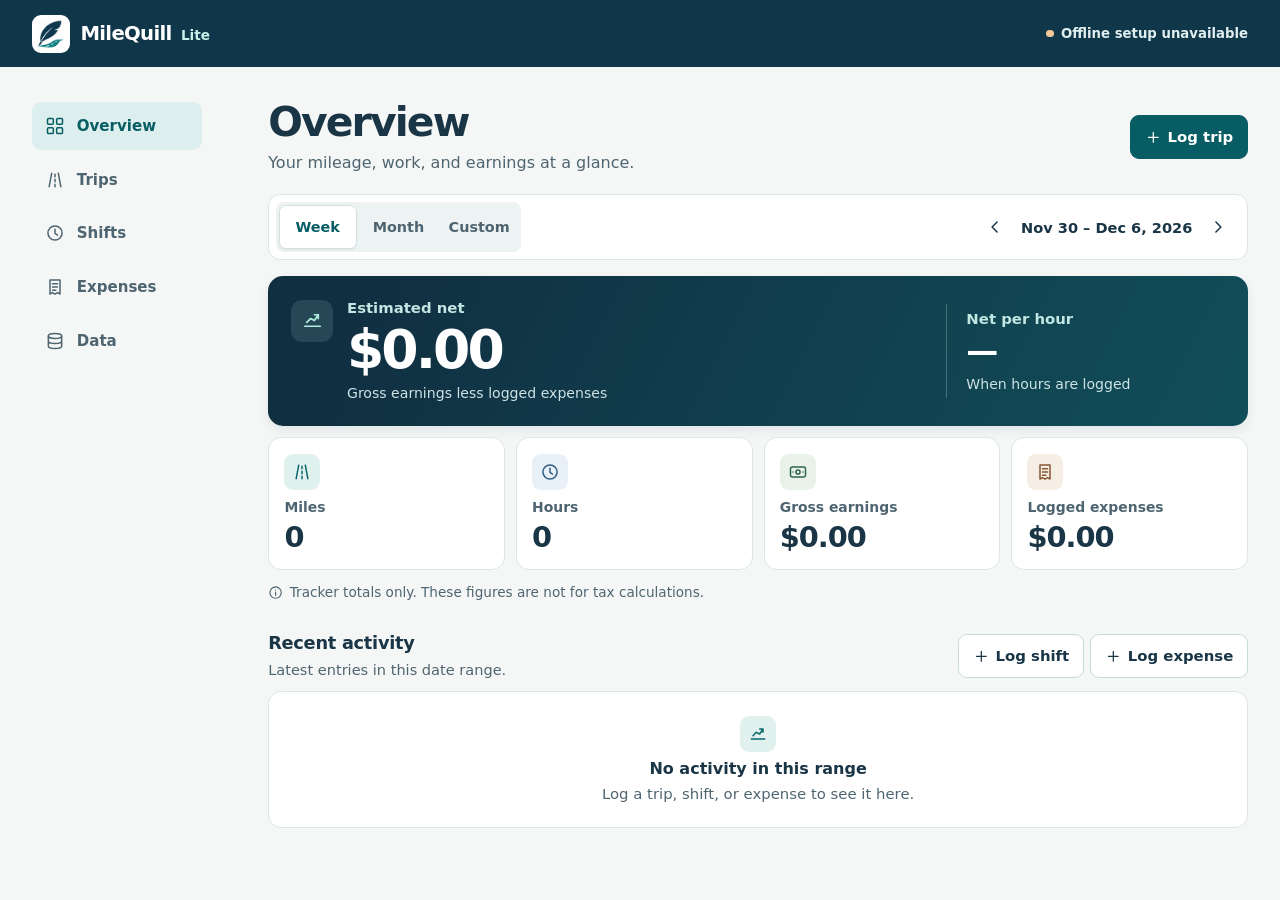
==== index.html @ b2155d3e "Add files via upload" ====
<!doctype html>
<html lang="en">
<head>
  <meta charset="utf-8">
  <meta name="viewport" content="width=device-width, initial-scale=1, viewport-fit=cover">
  <meta name="theme-color" content="#10364a">
  <meta name="description" content="Log miles, hours, earnings, and expenses on this device.">
  <meta name="apple-mobile-web-app-capable" content="yes">
  <meta name="apple-mobile-web-app-status-bar-style" content="default">
  <meta http-equiv="Content-Security-Policy" content="default-src 'none'; script-src 'self'; style-src 'self'; img-src 'self'; worker-src 'self'; manifest-src 'self'; base-uri 'none'; form-action 'none'">
  <title>MileQuill Lite</title>
  <link rel="manifest" href="./manifest.webmanifest">
  <link rel="icon" href="./assets/icon-192.png" type="image/png">
  <link rel="apple-touch-icon" href="./assets/touch.png">
  <link rel="stylesheet" href="./styles.css">
  <script type="module" src="./app.js"></script>
</head>
<body>
  <a class="skip" href="#main">Skip to content</a>
  <header class="topbar">
    <div class="topbar-inner">
      <a class="wordmark" href="#dashboard" aria-label="MileQuill Lite dashboard">
        <img src="./assets/icon-192.png" width="38" height="38" alt="">
        <span>MileQuill <small>Lite</small></span>
      </a>
      <div class="top-actions">
        <button type="button" class="update" id="update" hidden>Apply update</button>
        <span class="connection"><span class="dot" id="status-dot"></span><span id="offline-status">Checking offline setup</span></span>
      </div>
    </div>
  </header>
  <div class="shell">
    <nav class="navigation" aria-label="Main navigation">
      <a href="#dashboard" data-page="dashboard"><span data-icon="dashboard"></span>Overview</a>
      <a href="#trips" data-page="trips"><span data-icon="trips"></span>Trips</a>
      <a href="#shifts" data-page="shifts"><span data-icon="shifts"></span>Shifts</a>
      <a href="#expenses" data-page="expenses"><span data-icon="expenses"></span>Expenses</a>
      <a href="#data" data-page="data"><span data-icon="data"></span>Data</a>
    </nav>
    <main id="main" tabindex="-1">
      <noscript><p class="alert">Enable JavaScript to use MileQuill Lite and access saved records.</p></noscript>
      <p id="storage-error" class="alert" role="alert" hidden></p>
      <section id="view-dashboard" aria-labelledby="dashboard-title">
        <div class="section-heading dashboard-heading">
          <div>
            <h1 id="dashboard-title" tabindex="-1">Overview</h1>
            <p class="subtitle">Your mileage, work, and earnings at a glance.</p>
          </div>
          <button class="primary" type="button" data-add="trips" data-requires-storage><span data-icon="plus"></span>Log trip</button>
        </div>
        <section class="period" aria-label="Date range">
          <div class="segments" role="group" aria-label="Reporting period">
            <button type="button" data-period="week" aria-pressed="true">Week</button>
            <button type="button" data-period="month" aria-pressed="false">Month</button>
            <button type="button" data-period="custom" aria-pressed="false">Custom</button>
          </div>
          <div id="period-navigation" class="period-navigation">
            <button type="button" id="period-back" class="icon-button" aria-label="Previous week"><span data-icon="left"></span></button>
            <output id="range-label"></output>
            <button type="button" id="period-forward" class="icon-button" aria-label="Next week"><span data-icon="right"></span></button>
          </div>
          <form id="custom-range" class="custom-range" hidden>
            <label>From<input type="date" name="from" min="0001-01-01" max="9999-12-31" required></label>
            <label>Through<input type="date" name="through" min="0001-01-01" max="9999-12-31" required></label>
            <button type="submit" class="secondary">Apply</button>
            <p id="range-error" class="field-message" role="alert" hidden></p>
          </form>
          <p id="custom-applied" class="custom-applied" hidden></p>
        </section>
        <div class="summary">
          <section class="net-card" aria-label="Net estimates">
            <div class="net-main">
              <div class="hero-icon" data-icon="net"></div>
              <div>
                <h2>Estimated net</h2>
                <p class="net-value" id="net">—</p>
                <p class="net-caption">Gross earnings less logged expenses</p>
              </div>
            </div>
            <div class="net-hour">
              <h2>Net per hour</h2>
              <p id="per-hour">—</p>
              <span id="per-hour-hint">When hours are logged</span>
            </div>
          </section>
          <section class="metrics" aria-label="Tracker totals">
            <div class="metric"><span class="metric-icon teal" data-icon="trips"></span><h2>Miles</h2><p id="miles">—</p></div>
            <div class="metric"><span class="metric-icon blue" data-icon="shifts"></span><h2>Hours</h2><p id="hours">—</p></div>
            <div class="metric"><span class="metric-icon green" data-icon="cash"></span><h2>Gross earnings</h2><p id="gross">—</p></div>
            <div class="metric"><span class="metric-icon sand" data-icon="expenses"></span><h2>Logged expenses</h2><p id="spent">—</p></div>
          </section>
          <p class="footnote"><span data-icon="info"></span>Tracker totals only. These figures are not for tax calculations.</p>
        </div>
        <section class="activity" aria-labelledby="activity-title">
          <div class="activity-heading">
            <div><h2 id="activity-title">Recent activity</h2><p class="subtitle">Latest entries in this date range.</p></div>
            <div class="quick-actions">
              <button class="secondary" type="button" data-add="shifts" data-requires-storage><span data-icon="plus"></span>Log shift</button>
              <button class="secondary" type="button" data-add="expenses" data-requires-storage><span data-icon="plus"></span>Log expense</button>
            </div>
          </div>
          <div id="recent"></div>
        </section>
      </section>
      <section id="view-records" aria-labelledby="records-title" hidden>
        <div class="section-heading">
          <div><h1 id="records-title" tabindex="-1"></h1><p class="subtitle" id="records-intro"></p></div>
          <button type="button" id="add-record" class="primary" data-add="trips" data-requires-storage><span data-icon="plus"></span><span id="add-label"></span></button>
        </div>
        <div id="record-list"></div>
      </section>
      <section id="view-data" aria-labelledby="data-title" hidden>
        <div class="section-heading">
          <div><h1 id="data-title" tabindex="-1">Your data</h1><p class="subtitle">Download your records or restore a MileQuill Lite backup.</p></div>
        </div>
        <div class="data-layout">
          <section class="panel">
            <span class="metric-icon teal" data-icon="data"></span>
            <h2>Backup and restore</h2>
            <p>A full JSON backup contains all trips, shifts, and expenses in plain text. Keep it somewhere you control.</p>
            <div class="data-actions">
              <button class="primary" id="backup" type="button" data-requires-storage>Download JSON backup</button>
              <button class="secondary" id="choose-restore" type="button" data-requires-storage>Choose backup to restore</button>
              <input id="restore-file" type="file" accept=".json,application/json" hidden>
            </div>
            <p class="field-message" id="restore-error" role="alert" hidden></p>
          </section>
          <section class="panel">
            <span class="metric-icon blue" data-icon="download"></span>
            <h2>Export to CSV</h2>
            <p>Each CSV contains all saved entries of that type.</p>
            <div class="data-actions">
              <button class="secondary" data-export="trips" type="button" data-requires-storage>Export trips</button>
              <button class="secondary" data-export="shifts" type="button" data-requires-storage>Export shifts</button>
              <button class="secondary" data-export="expenses" type="button" data-requires-storage>Export expenses</button>
            </div>
          </section>
          <section class="privacy-note">
            <span data-icon="info"></span>
            <div><h2>Storage on this device</h2>
              <p>Clearing website data or changing devices can remove access to saved records. Safari tabs and a Home Screen installation may keep separate records. Back up from the browser or installation where you logged them.</p>
            </div>
          </section>
        </div>
      </section>
    </main>
  </div>
  <p id="notice" class="notice" role="status" aria-live="polite"></p>

  <dialog id="editor" aria-labelledby="editor-title">
    <form id="entry-form">
      <div class="dialog-heading">
        <h2 id="editor-title"></h2>
        <button class="icon-button" type="button" data-close-editor aria-label="Close editor"><span data-icon="close"></span></button>
      </div>
      <div class="dialog-content">
        <div class="form-grid">
          <label>Date<input type="date" name="date" required min="0001-01-01" max="9999-12-31"></label>
          <label><span id="entry-label"></span><input name="label" type="text" maxlength="80" required></label>
        </div>
        <div id="entry-fields"></div>
        <label class="notes-label">Notes <span class="optional">(optional)</span><textarea name="notes" rows="2" maxlength="1000"></textarea></label>
        <p id="entry-error" class="field-message" role="alert" hidden></p>
      </div>
      <div class="dialog-actions">
        <button class="secondary" type="button" data-close-editor>Cancel</button>
        <button class="primary" id="save" type="submit">Save</button>
      </div>
    </form>
  </dialog>
  <dialog id="confirmation" aria-labelledby="confirm-title" aria-describedby="confirm-message">
    <form id="confirm-form">
      <div class="dialog-heading"><h2 id="confirm-title"></h2></div>
      <div class="dialog-content">
        <p id="confirm-message"></p>
        <p id="confirm-error" class="field-message" role="alert" hidden></p>
      </div>
      <div class="dialog-actions">
        <button class="secondary" id="cancel-confirm" type="button" autofocus>Cancel</button>
        <button class="danger" id="confirm-action" type="submit"></button>
      </div>
    </form>
  </dialog>
</body>
</html>
---- styles.css ----
:root {
  color-scheme: light;
  --navy: #10364a;
  --navy-deep: #102e40;
  --teal: #08767a;
  --teal-dark: #075d63;
  --ink: #193546;
  --muted: #4e6571;
  --line: #dce6e7;
  --surface: #fff;
  --background: #f5f7f6;
  --radius: 15px;
  font-family: "Segoe UI", system-ui, -apple-system, sans-serif;
  color: var(--ink);
  background: var(--background);
  font-variant-numeric: tabular-nums;
}

*, *::before, *::after { box-sizing: border-box; }
[hidden] { display: none !important; }
body { min-width: 0; margin: 0; }
body:has(dialog[open]) { overflow: hidden; }
h1, h2, p, ul { margin: 0; }
button, input, textarea { font: inherit; }
button { cursor: pointer; }
button:disabled { cursor: default; opacity: .55; }
a { color: inherit; }
:focus-visible { outline: 3px solid #3678b1; outline-offset: 3px; }
main:focus, h1:focus { outline: none; }
svg { width: 1.25rem; height: 1.25rem; display: block; }
.skip {
  position: fixed; left: 1rem; top: 1rem; z-index: 5; padding: .75rem;
  transform: translateY(-200%); color: var(--ink); background: white; border-radius: 8px;
}
.skip:focus { transform: none; }

.topbar {
  color: #fff; background: var(--navy);
  padding: env(safe-area-inset-top) env(safe-area-inset-right) 0 env(safe-area-inset-left);
}
.topbar-inner {
  min-height: 67px; max-width: 1280px; margin: auto; padding: .55rem 2rem;
  display: flex; align-items: center; justify-content: space-between; gap: .55rem;
}
.wordmark {
  display: flex; align-items: center; gap: .65rem; text-decoration: none;
  min-height: 44px; font-weight: 750; font-size: 1.23rem; letter-spacing: -.035em; white-space: nowrap;
}
.wordmark img { border-radius: 9px; }
.wordmark small { font-size: .85rem; margin-left: .2rem; color: #c6f1ea; font-weight: 650; letter-spacing: 0; }
.top-actions { display: flex; align-items: center; justify-content: flex-end; gap: .65rem; min-width: 0; flex-wrap: wrap; }
.connection {
  display: inline-flex; align-items: center; gap: .45rem; color: #e0eeef;
  font-size: .83rem; font-weight: 600; line-height: 1.2;
}
.dot { width: .47rem; height: .47rem; border-radius: 50%; flex: none; background: #f1c898; }
.dot[data-state="ready"] { background: #83dbc0; }
.dot[data-state="offline"] { background: #aec6de; }
.update {
  min-height: 44px; border: 1px solid #7194a3; background: #20485d; color: #fff;
  border-radius: 9px; padding: .3rem .6rem; font-size: .88rem; font-weight: 650;
}

.shell {
  display: grid; grid-template-columns: 185px minmax(0, 1fr);
  gap: clamp(1.4rem, 4vw, 3.9rem); max-width: 1280px; padding: 0 2rem; margin: auto;
}
.navigation {
  display: flex; flex-direction: column; gap: .35rem; align-self: start;
  padding: 2.2rem .95rem 1.5rem 0; position: sticky; top: 0;
}
.navigation a {
  display: flex; align-items: center; gap: .75rem; border-radius: 9px; min-height: 48px; padding: .5rem .8rem;
  text-decoration: none; color: var(--muted); font-size: .94rem; font-weight: 650;
}
.navigation a:hover { background: #ebf0f0; }
.navigation a[aria-current="page"] { color: var(--teal-dark); background: #dceeed; }
main { padding: 2.05rem 0 2.5rem; min-width: 0; }
.section-heading, .activity-heading {
  display: flex; align-items: center; justify-content: space-between; gap: .9rem; margin-bottom: 1.25rem;
}
h1 { font-size: clamp(1.9rem, 4vw, 2.55rem); line-height: 1.12; letter-spacing: -.045em; font-weight: 760; }
h2 { font-size: 1.11rem; line-height: 1.27; letter-spacing: -.015em; }
.subtitle { margin-top: .36rem; color: var(--muted); line-height: 1.45; }
.primary, .secondary, .danger, .icon-button, .text-button {
  display: inline-flex; justify-content: center; align-items: center; gap: .38rem; min-height: 44px;
  border-radius: 9px; font-weight: 680; text-decoration: none;
}
.primary, .secondary, .danger { padding: .43rem .86rem; font-size: .93rem; }
.primary { background: var(--teal-dark); border: 1px solid var(--teal-dark); color: white; }
.primary:hover:not(:disabled) { background: #084950; }
.secondary { background: white; border: 1px solid #c9d9dd; color: var(--ink); }
.secondary:hover:not(:disabled), .icon-button:hover:not(:disabled) { background: #eff6f5; }
.danger { background: #993d37; border: 1px solid #993d37; color: white; }
.danger:hover:not(:disabled) { background: #7b312c; }
.section-heading .primary { flex: none; }
.icon-button { width: 44px; padding: 0; border: 1px solid transparent; background: transparent; color: var(--ink); }
.text-button { border: 0; background: transparent; padding: 0 .55rem; color: var(--teal-dark); }
.text-button:hover:not(:disabled) { background: #e9f4f2; }
.text-button.delete { color: #8b3936; }
.text-button.delete:hover:not(:disabled) { background: #faefee; }
.primary svg, .secondary svg { width: 1.04rem; height: 1.04rem; }

.period {
  display: flex; align-items: center; justify-content: space-between; gap: .4rem .8rem; flex-wrap: wrap;
  margin-bottom: 1rem; padding: .42rem; border: 1px solid var(--line); border-radius: 12px; background: white;
}
.segments {
  display: grid; grid-template-columns: repeat(3, minmax(4.4rem, 1fr));
  border-radius: 8px; background: #edf2f2; padding: .18rem; gap: .18rem;
}
.segments button {
  border: 1px solid transparent; color: var(--muted); background: transparent; min-height: 44px;
  font-size: .9rem; border-radius: 7px; padding: 0 .46rem; font-weight: 650;
}
.segments button[aria-pressed="true"] { color: var(--teal-dark); background: white; border-color: #d1e2e3; box-shadow: 0 1px 2px #102f4110; }
.period-navigation { display: flex; align-items: center; justify-content: space-between; gap: .25rem; }
#range-label { min-width: 10.25rem; text-align: center; font-size: .91rem; font-weight: 670; }
.custom-range { display: flex; align-items: end; flex-wrap: wrap; gap: .65rem; padding: .25rem; }
.custom-range label { flex: 1 1 7.2rem; }
.custom-range .field-message { width: 100%; }
.custom-applied { color: var(--muted); padding: .25rem .55rem .2rem; width: 100%; font-size: .9rem; }

.net-card {
  display: grid; grid-template-columns: minmax(0, 2.35fr) minmax(0, 1fr);
  padding: 1.45rem; border-radius: var(--radius); color: white;
  background: linear-gradient(116deg, #102f41 7%, #114e59 100%); box-shadow: 0 5px 11px #10364a15;
}
.net-main { display: flex; align-items: flex-start; gap: .85rem; padding-right: .7rem; min-width: 0; }
.hero-icon {
  display: grid; place-items: center; border-radius: 11px; height: 42px; width: 42px; flex: none;
  background: #b2e6dc21; color: #b2eddd; margin-top: .05rem;
}
.hero-icon svg { width: 23px; height: 23px; }
.net-card h2 { color: #c2e6e2; font-size: .93rem; letter-spacing: 0; font-weight: 650; }
.net-value {
  font-size: clamp(2rem, 4.5vw, 3.35rem); line-height: 1.05; margin: .24rem 0 .37rem;
  font-weight: 750; letter-spacing: -.055em; overflow-wrap: anywhere;
}
.net-caption, .net-hour span { color: #cee3e5; line-height: 1.35; font-size: .88rem; }
.net-hour { border-left: 1px solid #b9e5e64d; padding: .35rem 0 .25rem 1.2rem; align-self: center; }
.net-hour p { margin: .25rem 0 .2rem; font-size: clamp(1.35rem, 2.9vw, 2rem); font-weight: 720; letter-spacing: -.035em; overflow-wrap: anywhere; }

.metrics { display: grid; grid-template-columns: repeat(4, minmax(0, 1fr)); gap: .68rem; margin-top: .72rem; }
.metric, .panel { background: white; border: 1px solid var(--line); border-radius: 13px; padding: .95rem; min-width: 0; }
.metric-icon { display: inline-grid; flex: none; place-items: center; width: 36px; height: 36px; border-radius: 9px; }
.metric-icon.teal { background: #e1f1ee; color: #08676d; }
.metric-icon.blue { background: #e8f0f8; color: #315c80; }
.metric-icon.green { background: #e8f2e8; color: #326549; }
.metric-icon.sand { background: #f6eee4; color: #845633; }
.metric h2 { color: var(--muted); font-size: .87rem; margin: .62rem 0 .17rem; letter-spacing: 0; font-weight: 650; }
.metric p { font-size: clamp(1.27rem, 2.8vw, 1.8rem); font-weight: 750; letter-spacing: -.035em; overflow-wrap: anywhere; }
.footnote { display: flex; gap: .4rem; align-items: center; margin: .8rem 0 0; color: var(--muted); font-size: .85rem; line-height: 1.4; }
.footnote svg { width: .95rem; height: .95rem; }
.activity { margin-top: 1.9rem; }
.activity-heading { margin-bottom: .7rem; }
.activity .subtitle { font-size: .91rem; margin-top: .25rem; }
.quick-actions { display: flex; gap: .4rem; flex-wrap: wrap; }
.empty, .record-list {
  background: white; border: 1px solid var(--line); border-radius: 13px;
}
.empty { display: grid; justify-items: center; gap: .42rem; text-align: center; padding: 1.5rem .8rem; }
.empty p { color: var(--muted); font-size: .93rem; }
.record-list { list-style: none; padding: 0; }
.record {
  display: grid; grid-template-columns: auto minmax(0, 1fr) auto auto; align-items: start;
  gap: .65rem; padding: .8rem; overflow-wrap: anywhere;
}
.record + .record { border-top: 1px solid var(--line); }
.record-meta, .record-note { color: var(--muted); font-size: .89rem; line-height: 1.35; margin-top: .23rem; }
.record-note { white-space: pre-wrap; }
.record-value { text-align: right; max-width: 9rem; }
.record-actions { display: flex; justify-content: flex-end; align-self: center; }
.record-actions button { font-size: .88rem; }
.data-layout { display: grid; grid-template-columns: repeat(2, minmax(0, 1fr)); gap: .75rem; }
.panel { padding: 1.2rem; }
.panel h2 { margin-top: .65rem; }
.panel p, .privacy-note p { margin-top: .38rem; color: var(--muted); line-height: 1.5; }
.data-actions { display: flex; flex-wrap: wrap; gap: .45rem; margin-top: .8rem; }
.privacy-note {
  grid-column: 1 / -1; display: flex; gap: .65rem; padding: 1rem; align-items: flex-start;
  border: 1px solid #cee4e5; border-radius: 13px; background: #eaf3f3;
}
.alert, .field-message { color: #792823; line-height: 1.4; }
.alert { margin-bottom: 1rem; padding: .7rem; background: #fdeeed; border-radius: 9px; }
.field-message, .panel .field-message { color: #792823; margin-top: .45rem; font-size: .9rem; }

dialog {
  width: min(100% - 1.3rem, 33rem); max-height: calc(100% - 1rem);
  max-height: calc(100dvh - 1rem); padding: 0; color: var(--ink);
  border: 1px solid var(--line); border-radius: 16px; box-shadow: 0 14px 45px #061a2d44;
}
dialog::backdrop { background: #092537a1; }
dialog form { display: flex; flex-direction: column; min-height: 0; }
.dialog-heading, .dialog-actions { display: flex; align-items: center; padding: .65rem 1rem; gap: .6rem; }
.dialog-heading { justify-content: space-between; border-bottom: 1px solid var(--line); min-height: 59px; }
.dialog-heading h2 { font-size: 1.32rem; }
.dialog-content { padding: .85rem 1rem; display: grid; gap: .7rem; }
.dialog-content > p { line-height: 1.48; overflow-wrap: anywhere; }
.dialog-actions { justify-content: flex-end; border-top: 1px solid var(--line); }
label, legend { color: var(--ink); font-size: .9rem; font-weight: 660; }
label > input:not([type="radio"]), label > textarea {
  display: block; appearance: none; width: 100%; min-width: 0; min-height: 44px; margin-top: .26rem;
  padding: .44rem .62rem; color: var(--ink); border: 1px solid #a9bec6; border-radius: 8px;
  background: white; font-size: 1rem; font-weight: 450;
}
input::-webkit-date-and-time-value { text-align: left; }
textarea { resize: vertical; }
.form-grid { display: grid; grid-template-columns: repeat(2, minmax(0, 1fr)); gap: .5rem .7rem; }
.mode-group + .form-grid { margin-top: .65rem; }
.mode-picker { margin: 0 0 .45rem; padding: 0; border: 0; }
.mode-picker legend { padding: 0; margin-bottom: .25rem; }
.mode-options { display: flex; gap: .36rem; flex-wrap: wrap; }
.mode-options label {
  display: flex; align-items: center; gap: .36rem; cursor: pointer; padding: .32rem .58rem;
  min-height: 44px; border: 1px solid #cbd9dc; border-radius: 8px; background: white;
}
.mode-options label:has(:checked) { border-color: var(--teal); background: #e4f3f1; color: var(--teal-dark); }
.mode-options input { margin: 0; accent-color: var(--teal-dark); }
.field-hint { grid-column: 1 / -1; color: var(--muted); font-size: .87rem; line-height: 1.35; }
.optional { color: var(--muted); font-weight: 450; }
.notice {
  position: fixed; right: 1rem; bottom: 1rem; z-index: 4; padding: .65rem .85rem;
  max-width: calc(100vw - 2rem); border-radius: 9px; background: var(--navy); color: white;
  box-shadow: 0 3px 10px #102e4044; pointer-events: none;
}
.notice:empty { display: none; }

@media (max-width: 750px) {
  .topbar-inner { min-height: 59px; padding: .35rem .9rem; }
  .top-actions { gap: .28rem .45rem; }
  .shell { display: block; padding: 0 max(.85rem, env(safe-area-inset-right)) 0 max(.85rem, env(safe-area-inset-left)); }
  main { padding: 1.2rem 0 calc(5.15rem + env(safe-area-inset-bottom)); }
  .navigation {
    position: fixed; inset: auto 0 0; z-index: 3; display: grid; grid-template-columns: repeat(5, minmax(0, 1fr));
    gap: .12rem; padding: .25rem max(.34rem, env(safe-area-inset-right)) calc(.27rem + env(safe-area-inset-bottom)) max(.34rem, env(safe-area-inset-left));
    background: white; border-top: 1px solid var(--line); box-shadow: 0 -3px 14px #102e4010;
  }
  .navigation a { flex-direction: column; justify-content: center; gap: .2rem; padding: .28rem .12rem; font-size: .78rem; min-height: 52px; }
  .notice { bottom: calc(4.05rem + env(safe-area-inset-bottom)); }
}

@media (max-width: 520px) {
  .connection { font-size: .76rem; }
  .section-heading { margin-bottom: .9rem; align-items: flex-start; }
  .subtitle { font-size: .93rem; }
  .dashboard-heading .subtitle { max-width: 17rem; }
  .period { padding: .36rem; gap: .26rem; }
  .segments, .period-navigation { width: 100%; }
  .custom-range { flex: 1 0 100%; padding: .1rem .15rem; }
  .net-card { padding: .95rem .8rem; grid-template-columns: minmax(0, 1.75fr) minmax(0, 1fr); }
  .hero-icon { display: none; }
  .net-value { font-size: clamp(1.65rem, 7.5vw, 2.25rem); }
  .net-hour { padding-left: .64rem; }
  .net-caption, .net-hour span { font-size: .8rem; }
  .metrics { grid-template-columns: repeat(2, minmax(0, 1fr)); gap: .5rem; margin-top: .55rem; }
  .metric { display: grid; grid-template-columns: auto minmax(0, 1fr); column-gap: .43rem; align-items: center; padding: .6rem; }
  .metric h2 { margin: 0; font-size: .85rem; }
  .metric p { grid-column: 1 / -1; margin-top: .28rem; }
  .metric-icon { width: 30px; height: 30px; }
  .metric-icon svg { width: 1.08rem; height: 1.08rem; }
  .activity { margin-top: 1.35rem; }
  .activity-heading { flex-wrap: wrap; gap: .5rem; }
  .record { grid-template-columns: auto minmax(0, 1fr) auto; padding: .65rem; gap: .45rem; }
  .record-value { max-width: min(24vw, 7rem); }
  .record-actions { grid-column: 2 / -1; }
  .data-layout { grid-template-columns: 1fr; }
  .notes-label { margin-top: .1rem; }
  .form-grid { gap: .45rem; }
}
@media (max-width: 350px) {
  .connection { max-width: 7rem; }
  .navigation a { font-size: .7rem; }
  .net-card { grid-template-columns: minmax(0, 1.4fr) minmax(0, 1fr); }
  .metric h2 { font-size: .8rem; }
  .custom-range label { flex-basis: 6.5rem; }
}
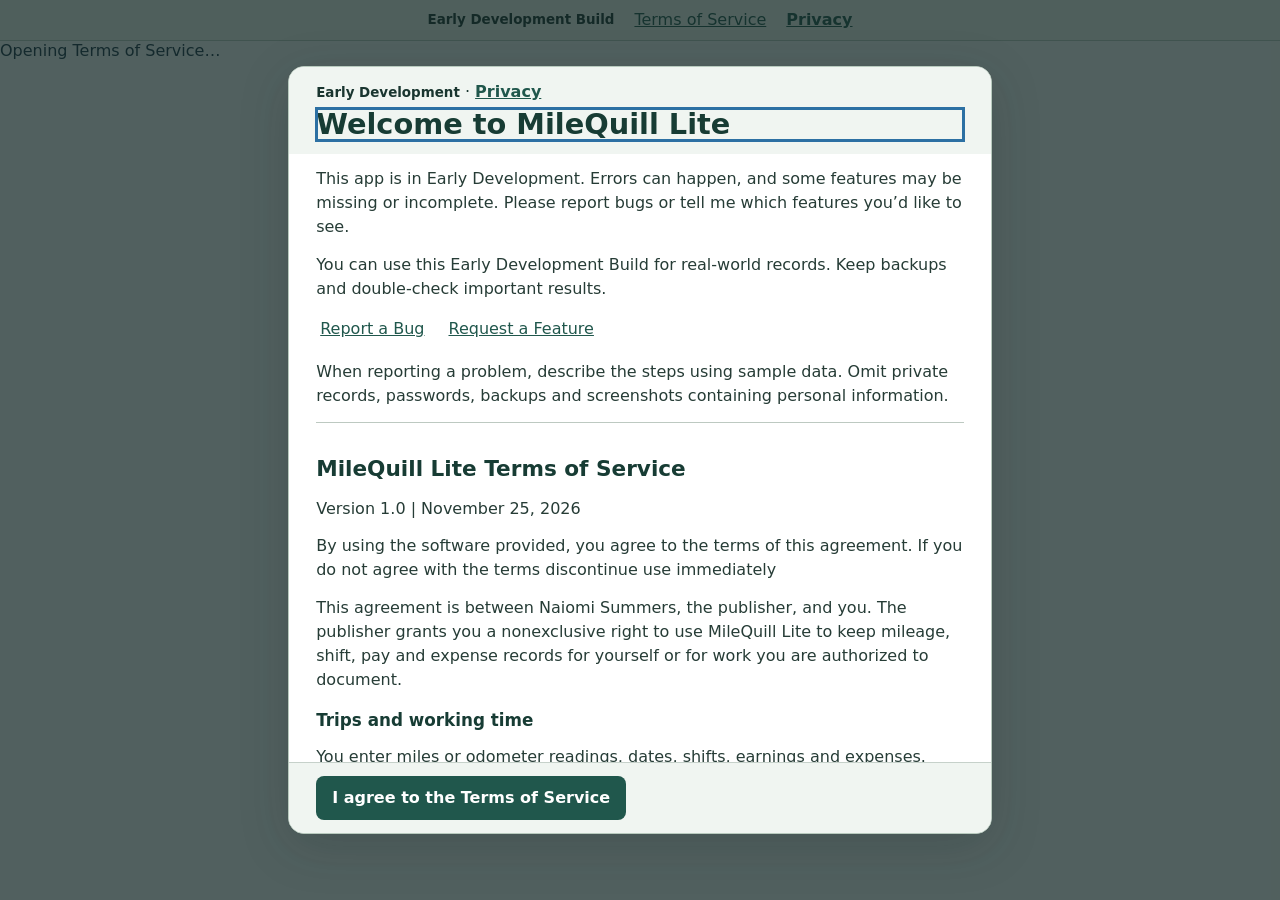
==== commit f0cb5884: "Add files via upload" ====
--- a/index.html
+++ b/index.html
@@ -7,15 +7,18 @@
   <meta name="description" content="Log miles, hours, earnings, and expenses on this device.">
   <meta name="apple-mobile-web-app-capable" content="yes">
   <meta name="apple-mobile-web-app-status-bar-style" content="default">
-  <meta http-equiv="Content-Security-Policy" content="default-src 'none'; script-src 'self'; style-src 'self'; img-src 'self'; worker-src 'self'; manifest-src 'self'; base-uri 'none'; form-action 'none'">
+  <meta http-equiv="Content-Security-Policy" content="default-src 'none'; connect-src 'self'; script-src 'self'; style-src 'self'; img-src 'self'; worker-src 'self'; manifest-src 'self'; base-uri 'none'; form-action 'none'">
   <title>MileQuill Lite</title>
   <link rel="manifest" href="./manifest.webmanifest">
   <link rel="icon" href="./assets/icon-192.png" type="image/png">
   <link rel="apple-touch-icon" href="./assets/touch.png">
   <link rel="stylesheet" href="./styles.css">
-  <script type="module" src="./app.js"></script>
+  
+<link rel="stylesheet" href="./terms.css"><script type="module" src="./terms-entry.mjs"></script>
 </head>
 <body>
+<p id="terms-loading">Opening Terms of Service…</p><noscript>Enable JavaScript to open this app.</noscript>
+<template id="application-template" data-entry="./app.js">
   <a class="skip" href="#main">Skip to content</a>
   <header class="topbar">
     <div class="topbar-inner">
@@ -181,5 +184,6 @@
       </div>
     </form>
   </dialog>
+</template>
 </body>
 </html>
--- a/terms.css
+++ b/terms.css
@@ -0,0 +1,27 @@
+.terms-bar,.terms-sheet { font: 400 1rem/1.5 system-ui, sans-serif; color: #19352f; }
+.terms-bar { position: relative; z-index: 1; display:flex; align-items:center; justify-content:center; flex-wrap:wrap; gap:.25rem 1rem; padding:.25rem .75rem; background:#edf4ee; border-bottom:1px solid #b8cabe; }
+.terms-bar span,.terms-title strong { font-weight:700; font-size:.84rem; }
+.terms-bar button,.terms-feedback a { background:transparent; color:#20574c; font:inherit; text-decoration:underline; border:none; box-shadow:none; min-height:32px; padding:.15rem .25rem; cursor:pointer; }
+dialog.terms-sheet { position:fixed; inset:0; margin:auto; width:min(44rem,calc(100vw - 1.5rem)); max-width:none; height: min(48rem,calc(100dvh - 1.5rem)); max-height:calc(100% - 1rem); padding:0; border:1px solid #b8cabe; border-radius:1rem; background:#fff; box-shadow:0 12px 50px #132a2933; overflow:hidden; }
+dialog.terms-sheet:not([open]) { display:none; }
+.terms-sheet::backdrop { background:rgba(18,38,36,.72); }
+.terms-frame { height:100%; display:grid; grid-template-rows:auto minmax(0,1fr) auto; }
+.terms-title,.terms-foot { padding:.8rem clamp(.85rem,4vw,1.7rem); background:#f0f5f1; }
+.terms-sheet h1 { color:#173c34; font:650 clamp(1.15rem,4vw,1.8rem)/1.15 system-ui,sans-serif; margin:.25rem 0 0; letter-spacing:normal; }
+.terms-scroll { padding:0 clamp(.85rem,4vw,1.7rem) 1rem; overflow:auto; overscroll-behavior:contain; }
+.terms-scroll p { color:#263c36; font:inherit; margin:.85em 0; }
+.terms-scroll article { border-top:1px solid #bdc9c1; padding-top:.6rem; }
+.terms-scroll h2,.terms-scroll h3 { color:#173c34; line-height:1.25; letter-spacing:normal; margin:1.1em 0 .35em; }
+.terms-scroll h2 { font-size:1.35rem; } .terms-scroll h3 { font-size:1.05rem; }
+.terms-scroll { overflow-wrap:anywhere; }
+.terms-feedback { display:flex; gap:1rem; flex-wrap:wrap; }
+.terms-foot { border-top:1px solid #c6d1ca; }
+.terms-foot button { background:#20574c; color:white; border:0; border-radius:.5rem; padding:.65rem 1rem; font:600 1rem/1.3 system-ui,sans-serif; min-height:44px; cursor:pointer; }
+.terms-error { color:#8e2720; margin:0 0 .5rem; } .terms-error:empty { display:none; }
+.terms-sheet :focus-visible,.terms-bar :focus-visible { outline:3px solid #2c70a3; outline-offset:-2px; }
+@media print { .terms-bar { display:none; } }
+
+
+.terms-bar[hidden],.terms-review[hidden] { display:none; }
+
+.terms-bar .privacy-link,.terms-title .privacy-link { color:#20574c; text-decoration:underline; font-weight:600; }
